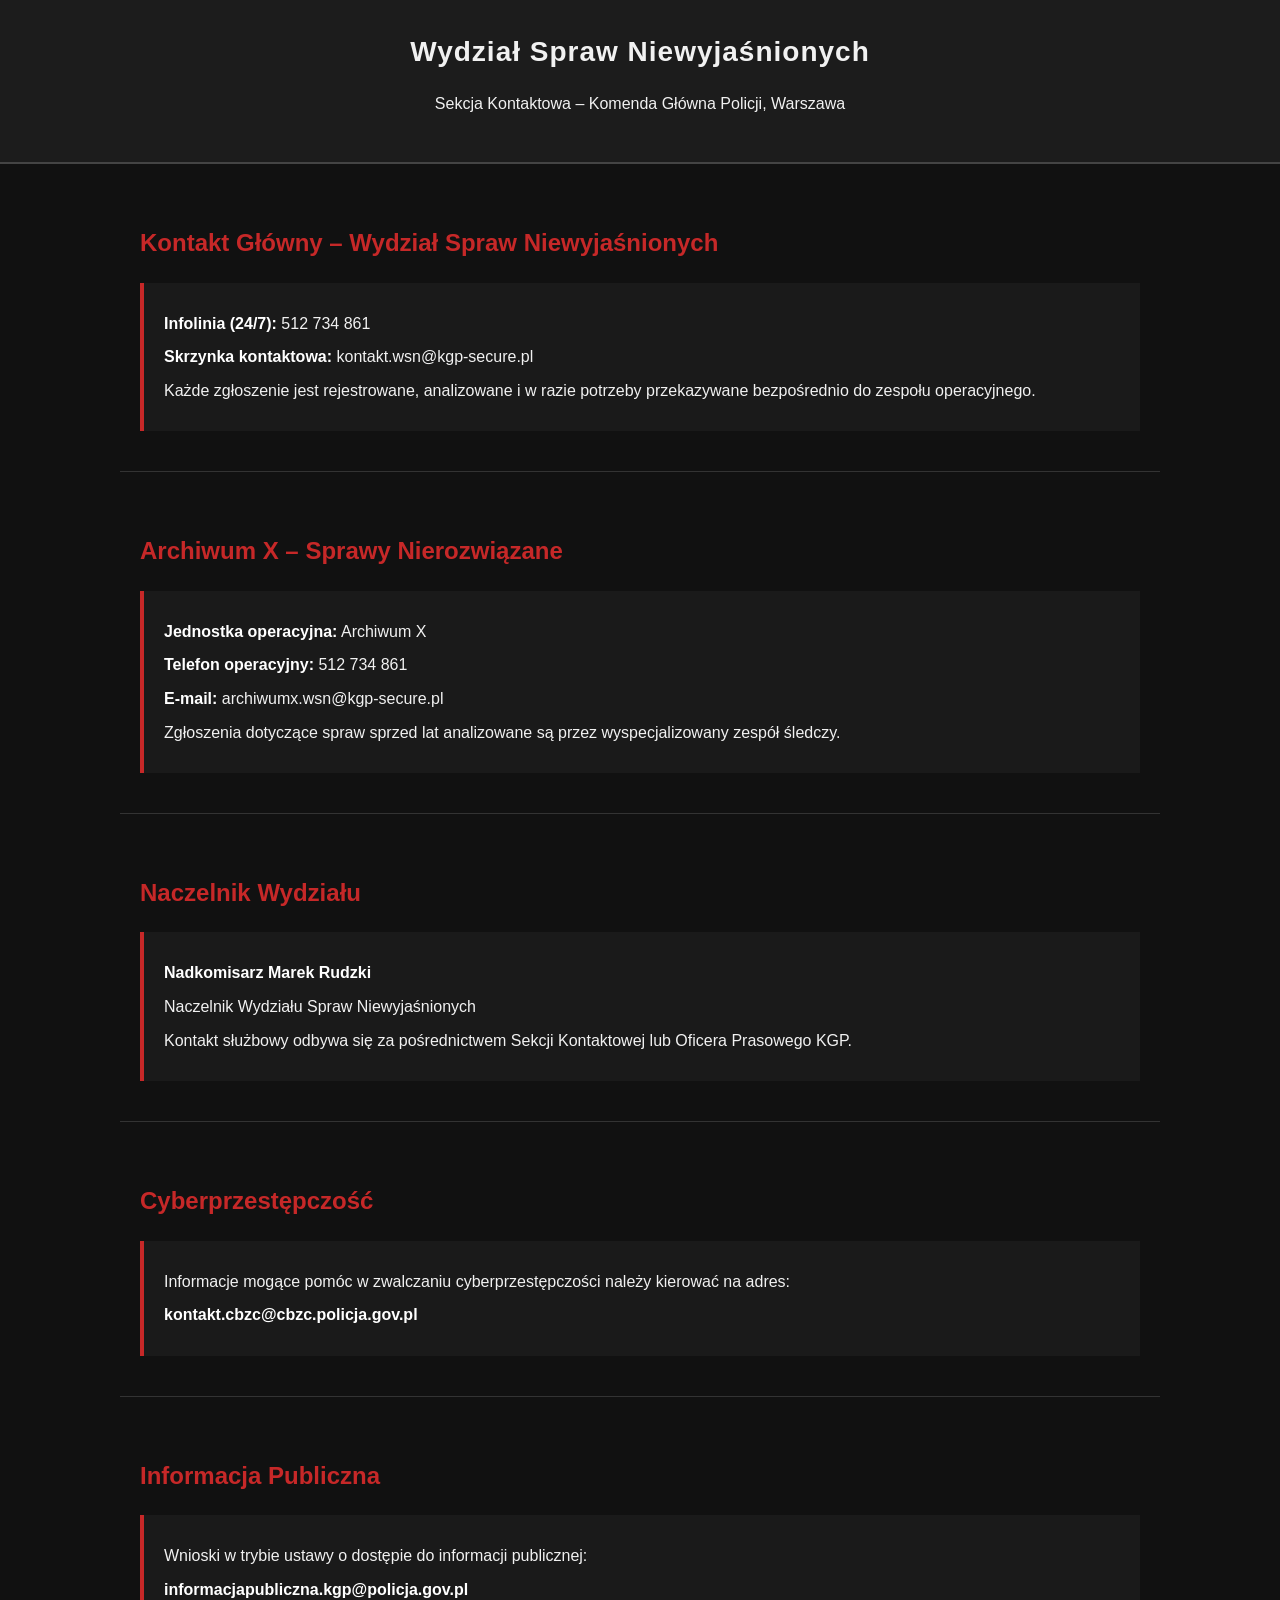
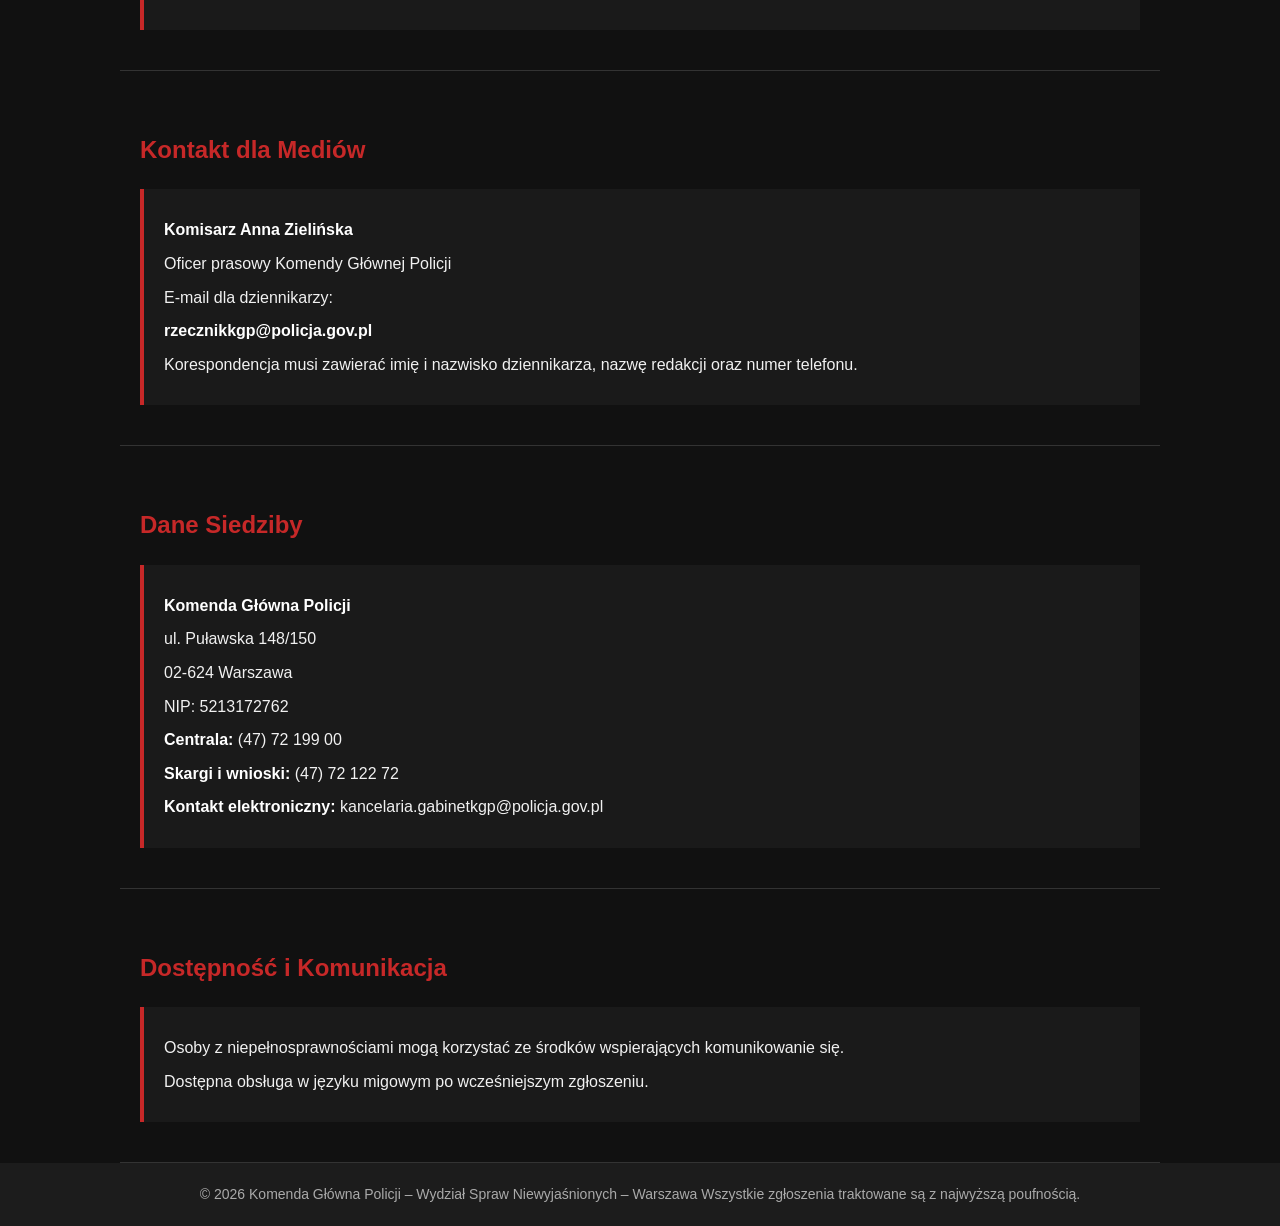
==== kontakt.html @ d35ecbe4 "Create kontakt.html" ====
<!DOCTYPE html>
<html lang="pl">
<head>
    <meta charset="UTF-8">
    <title>Kontakt – Wydział Spraw Niewyjaśnionych</title>
    <meta name="viewport" content="width=device-width, initial-scale=1.0">
    <style>
        body {
            margin: 0;
            font-family: Arial, Helvetica, sans-serif;
            background-color: #111;
            color: #f1f1f1;
            line-height: 1.6;
        }
        header {
            background: #1c1c1c;
            padding: 30px;
            text-align: center;
            border-bottom: 2px solid #444;
        }
        h1 {
            margin: 0;
            font-size: 28px;
            letter-spacing: 1px;
        }
        section {
            padding: 40px 20px;
            max-width: 1000px;
            margin: auto;
            border-bottom: 1px solid #333;
        }
        h2 {
            color: #c62828;
            margin-bottom: 15px;
        }
        .contact-box {
            background: #1a1a1a;
            padding: 20px;
            border-left: 4px solid #c62828;
            margin-top: 20px;
        }
        .contact-box p {
            margin: 8px 0;
        }
        .highlight {
            font-weight: bold;
            color: #ffffff;
        }
        footer {
            text-align: center;
            padding: 20px;
            font-size: 14px;
            background: #1c1c1c;
            color: #aaa;
        }
    </style>
</head>
<body>

<header>
    <h1>Wydział Spraw Niewyjaśnionych</h1>
    <p>Sekcja Kontaktowa – Komenda Główna Policji, Warszawa</p>
</header>

<section>
    <h2>Kontakt Główny – Wydział Spraw Niewyjaśnionych</h2>
    <div class="contact-box">
        <p><span class="highlight">Infolinia (24/7):</span> 512 734 861</p>
        <p><span class="highlight">Skrzynka kontaktowa:</span> kontakt.wsn@kgp-secure.pl</p>
        <p>Każde zgłoszenie jest rejestrowane, analizowane i w razie potrzeby przekazywane bezpośrednio do zespołu operacyjnego.</p>
    </div>
</section>

<section>
    <h2>Archiwum X – Sprawy Nierozwiązane</h2>
    <div class="contact-box">
        <p><span class="highlight">Jednostka operacyjna:</span> Archiwum X</p>
        <p><span class="highlight">Telefon operacyjny:</span> 512 734 861</p>
        <p><span class="highlight">E-mail:</span> archiwumx.wsn@kgp-secure.pl</p>
        <p>Zgłoszenia dotyczące spraw sprzed lat analizowane są przez wyspecjalizowany zespół śledczy.</p>
    </div>
</section>

<section>
    <h2>Naczelnik Wydziału</h2>
    <div class="contact-box">
        <p><span class="highlight">Nadkomisarz Marek Rudzki</span></p>
        <p>Naczelnik Wydziału Spraw Niewyjaśnionych</p>
        <p>Kontakt służbowy odbywa się za pośrednictwem Sekcji Kontaktowej lub Oficera Prasowego KGP.</p>
    </div>
</section>

<section>
    <h2>Cyberprzestępczość</h2>
    <div class="contact-box">
        <p>Informacje mogące pomóc w zwalczaniu cyberprzestępczości należy kierować na adres:</p>
        <p><span class="highlight">kontakt.cbzc@cbzc.policja.gov.pl</span></p>
    </div>
</section>

<section>
    <h2>Informacja Publiczna</h2>
    <div class="contact-box">
        <p>Wnioski w trybie ustawy o dostępie do informacji publicznej:</p>
        <p><span class="highlight">informacjapubliczna.kgp@policja.gov.pl</span></p>
    </div>
</section>

<section>
    <h2>Kontakt dla Mediów</h2>
    <div class="contact-box">
        <p><span class="highlight">Komisarz Anna Zielińska</span></p>
        <p>Oficer prasowy Komendy Głównej Policji</p>
        <p>E-mail dla dziennikarzy:</p>
        <p><span class="highlight">rzecznikkgp@policja.gov.pl</span></p>
        <p>Korespondencja musi zawierać imię i nazwisko dziennikarza, nazwę redakcji oraz numer telefonu.</p>
    </div>
</section>

<section>
    <h2>Dane Siedziby</h2>
    <div class="contact-box">
        <p><span class="highlight">Komenda Główna Policji</span></p>
        <p>ul. Puławska 148/150</p>
        <p>02-624 Warszawa</p>
        <p>NIP: 5213172762</p>
        <p><span class="highlight">Centrala:</span> (47) 72 199 00</p>
        <p><span class="highlight">Skargi i wnioski:</span> (47) 72 122 72</p>
        <p><span class="highlight">Kontakt elektroniczny:</span> kancelaria.gabinetkgp@policja.gov.pl</p>
    </div>
</section>

<section>
    <h2>Dostępność i Komunikacja</h2>
    <div class="contact-box">
        <p>Osoby z niepełnosprawnościami mogą korzystać ze środków wspierających komunikowanie się.</p>
        <p>Dostępna obsługa w języku migowym po wcześniejszym zgłoszeniu.</p>
    </div>
</section>

<footer>
    © 2026 Komenda Główna Policji – Wydział Spraw Niewyjaśnionych – Warszawa  
    Wszystkie zgłoszenia traktowane są z najwyższą poufnością.
</footer>

</body>
</html>
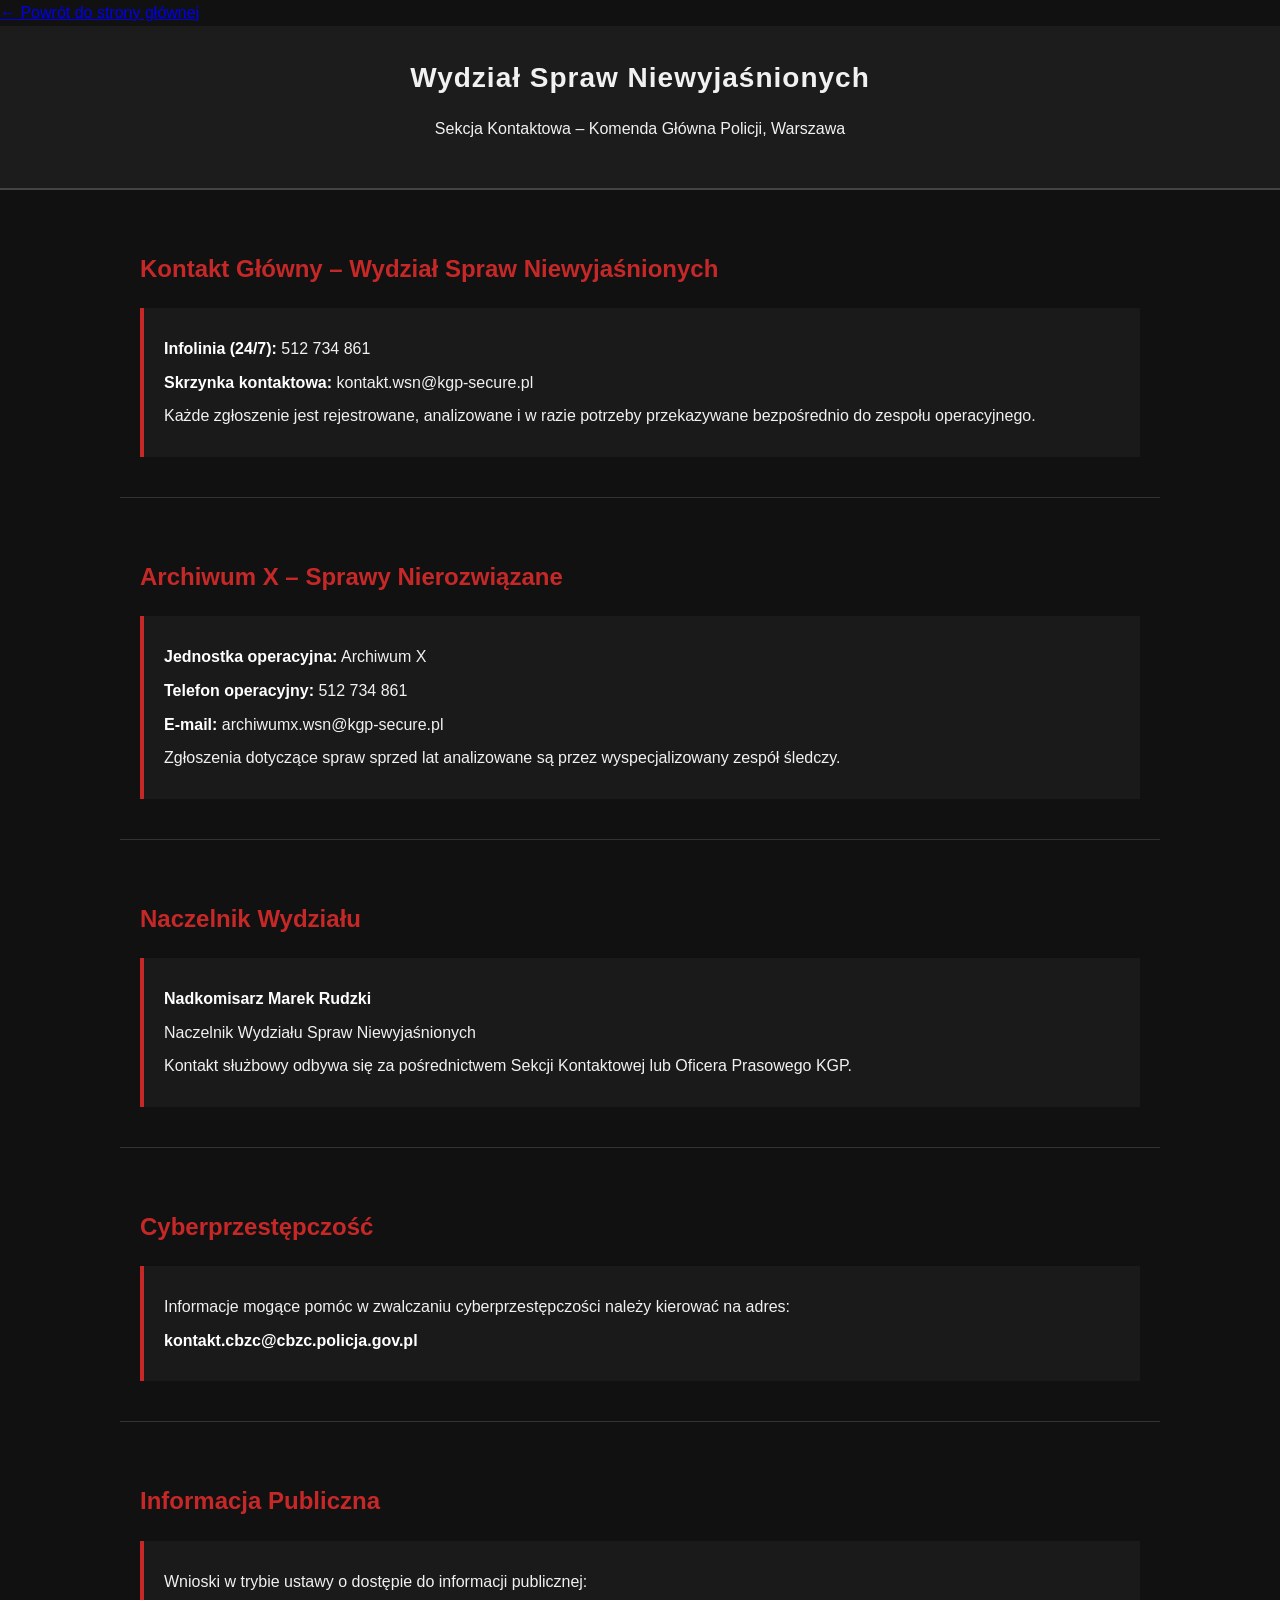
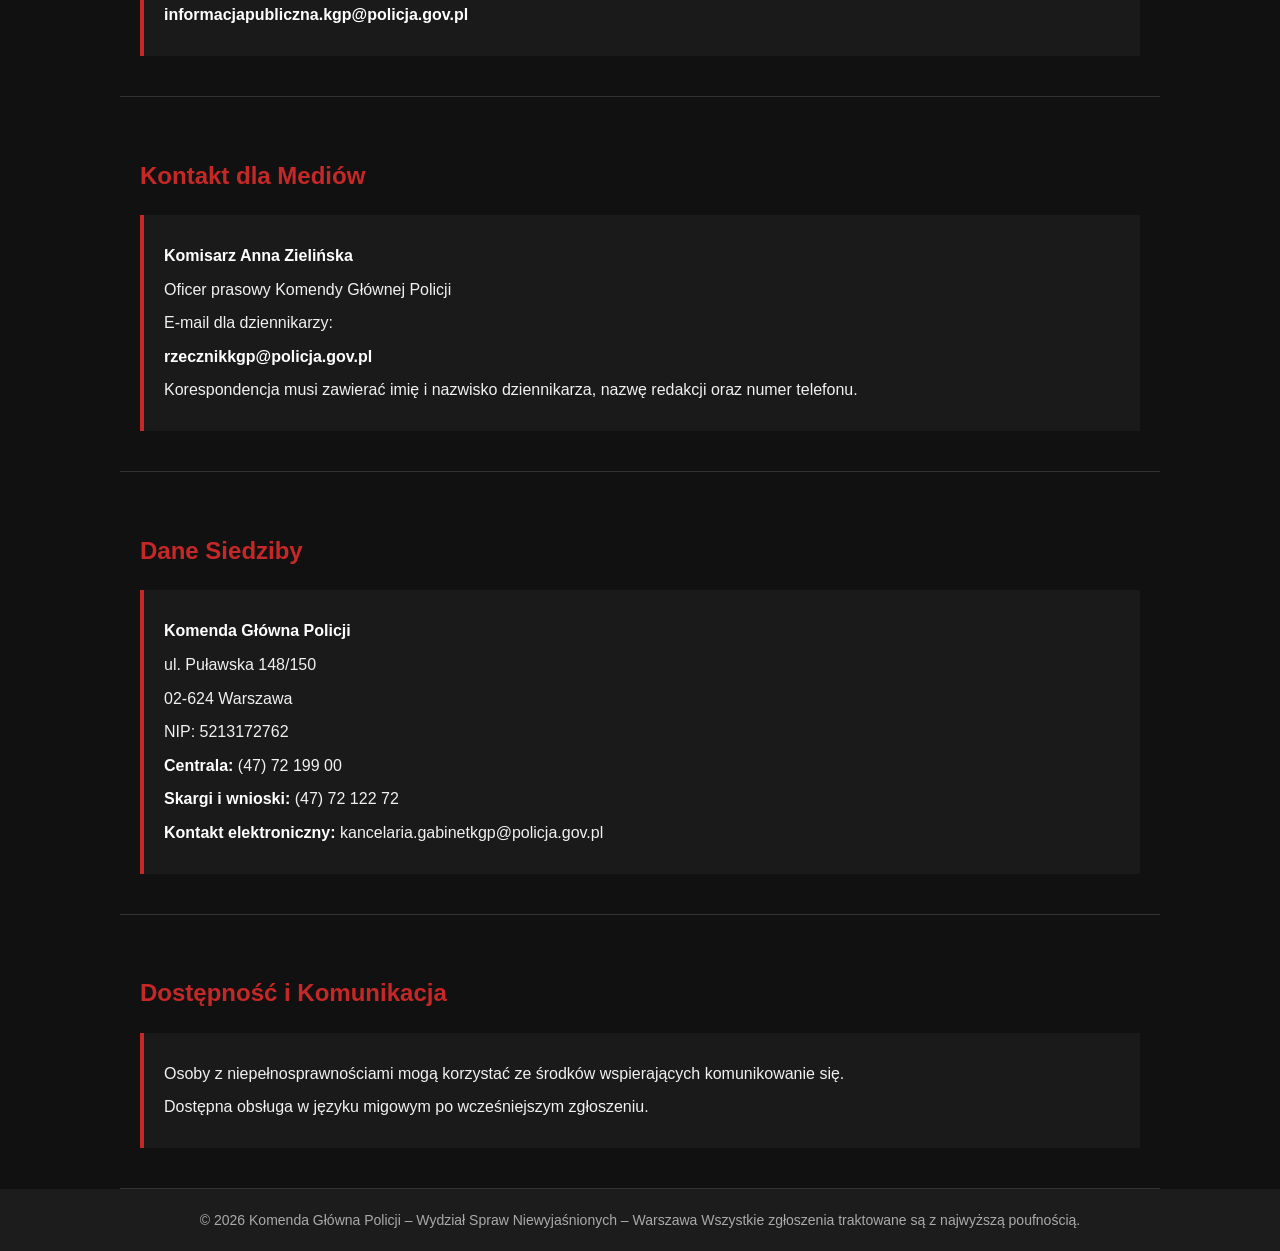
==== commit 8429128b: "kontakt.html" ====
--- a/kontakt.html
+++ b/kontakt.html
@@ -1,4 +1,7 @@
 <!DOCTYPE html>
+<nav>
+    <a href="index.html">← Powrót do strony głównej</a>
+</nav>
 <html lang="pl">
 <head>
     <meta charset="UTF-8">
